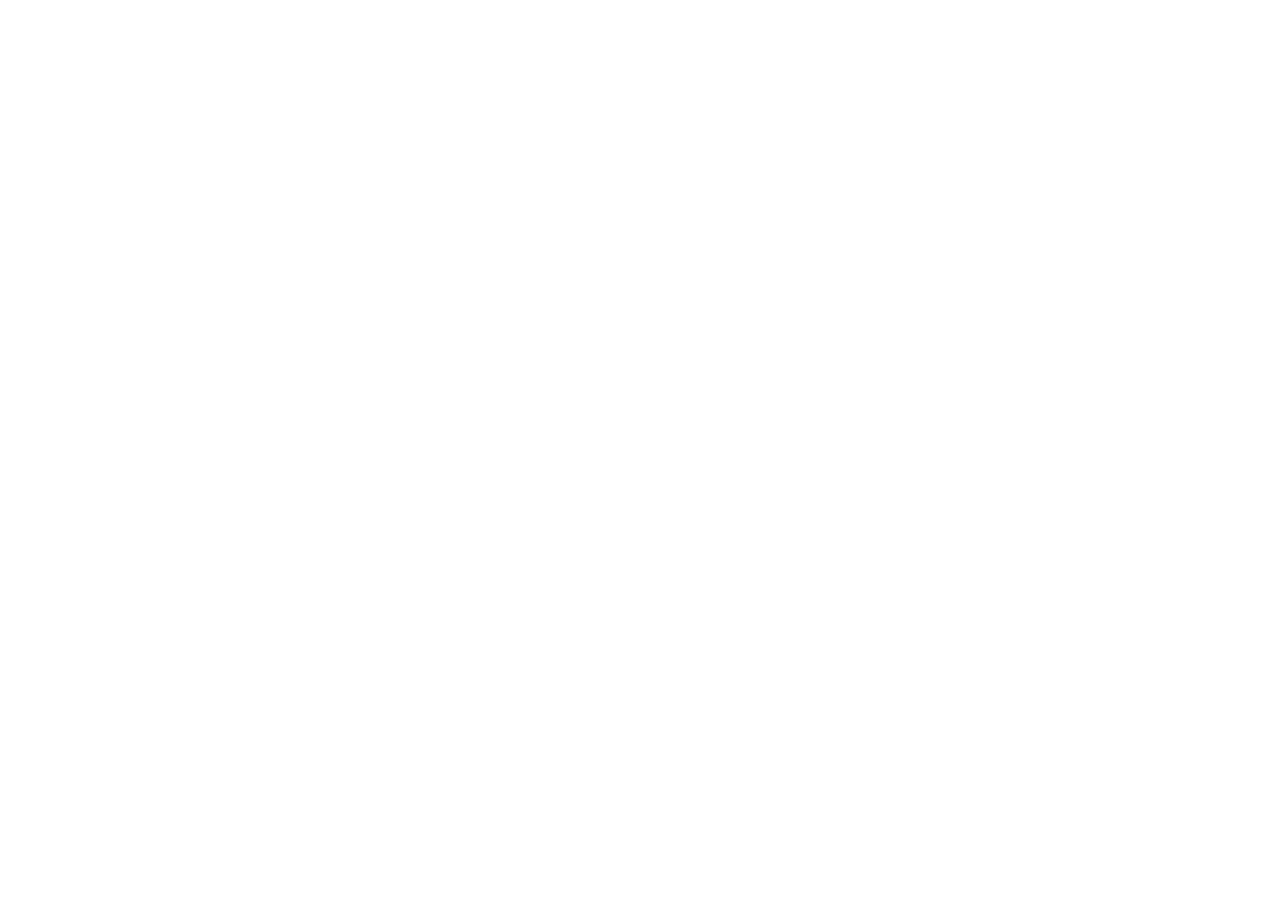
==== index.html @ 25d61103 "iniciando con git" ====
<!DOCTYPE html>
<html lang="es">
<head>
    <meta charset="UTF-8">
    <meta http-equiv="X-UA-Compatible" content="IE=edge">
    <meta name="viewport" content="width=device-width, initial-scale=1.0">
    <title>Curso JavaScript PreEntrega1 Angel Boorego</title>
</head>
<body>
    



    <script src="./asses/style/style.js"></script>
</body>
</html>
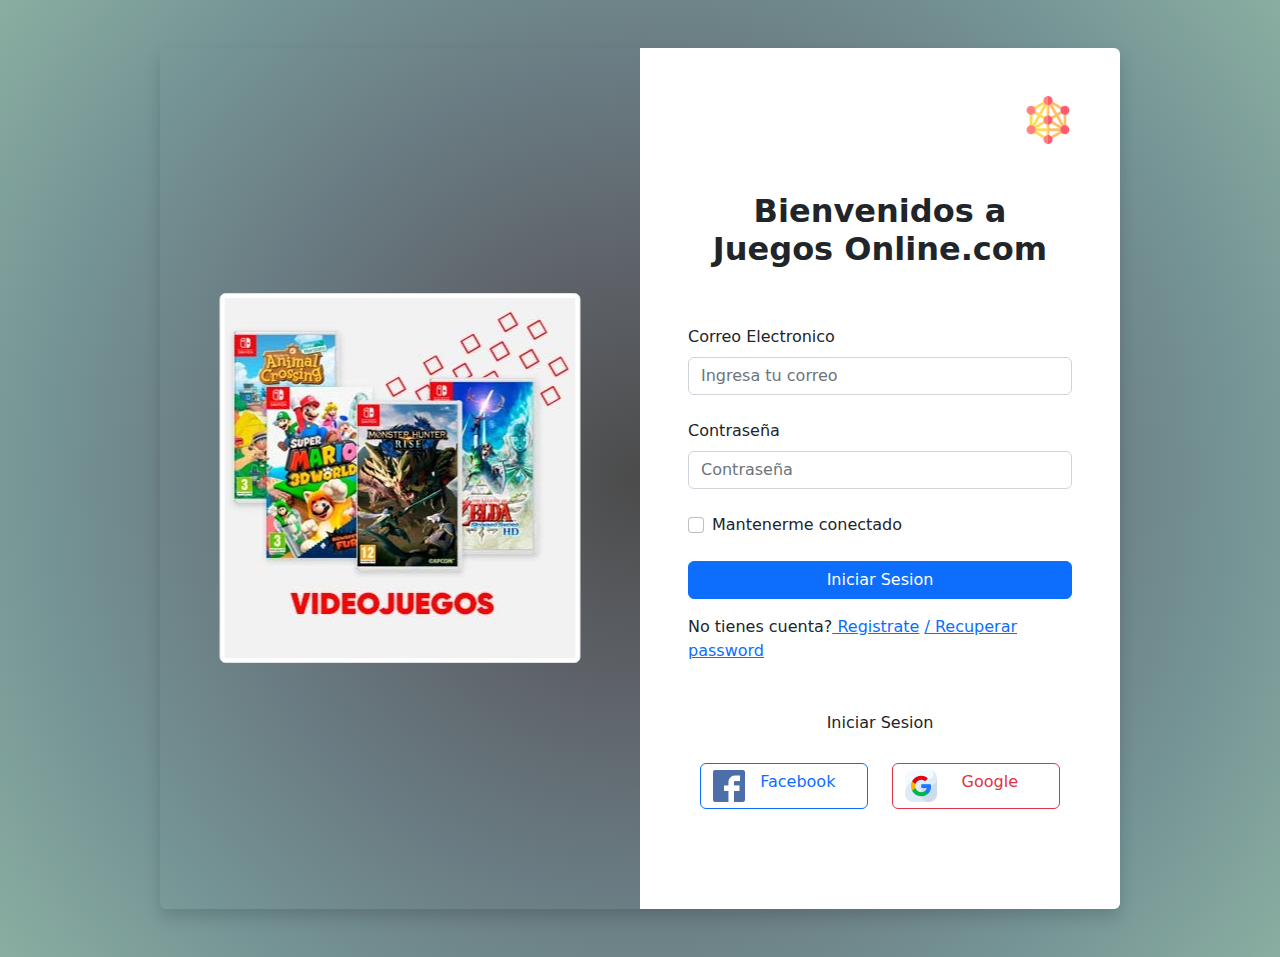
==== commit fe181043: "cambio en el index y js de las paginas" ====
--- a/index.html
+++ b/index.html
@@ -1,16 +1,124 @@
-<!DOCTYPE html>
-<html lang="es">
-<head>
-    <meta charset="UTF-8">
-    <meta http-equiv="X-UA-Compatible" content="IE=edge">
-    <meta name="viewport" content="width=device-width, initial-scale=1.0">
-    <title>Curso JavaScript PreEntrega1 Angel Boorego</title>
-</head>
-<body>
-    
-
-
-
-    <script src="./asses/style/style.js"></script>
-</body>
-</html>+<!DOCTYPE html>
+<html lang="es">
+  <head>
+    <meta charset="UTF-8" />
+    <meta http-equiv="X-UA-Compatible" content="IE=edge" />
+    <meta name="viewport" content="width=device-width, initial-scale=1.0" />
+    <link rel="stylesheet" href="./asess/style/style.css" />
+    <link rel="stylesheet" href="./asess/style/bootstrap.min.css" />
+    <title>Login con Bootraps</title>
+  </head>
+
+  <body>
+    <div class="container w-75 mt-5 mb-5 rounded shadow">
+      <div class="row align-items-stretch">
+        <div class="col d-none d-lg-block col-md-5 col-lg-5 col-xl-6 position-relative">
+            <img class="img-fluid img-thumbnail position-absolute top-50 start-50 translate-middle " src="./asess/image/imagen__videojuegos.jpg" alt="">
+
+        </div>
+        <div class="col bg-white p-5 rounded-end">
+          <div class="text-end">
+            <img
+              class="logo__login"
+              src="./asess/image/logo_login.png"
+              alt=""
+            />
+          </div>
+
+          <h2 class="fw-bold text-center py-5">Bienvenidos a Juegos Online.com</h2>
+
+          <!--   login  -->
+
+          <form action="#">
+            <div class="mb-4">
+              <label for="email" class="form-label">Correo Electronico</label>
+              <input
+                type="email"
+                class="form-control"
+                name="email"
+                placeholder="Ingresa tu correo"
+              />
+            </div>
+
+            <div class="mb-4">
+              <label for="password" class="form-label">Contraseña</label>
+              <input
+                type="password"
+                class="form-control"
+                name="password"
+                placeholder="Contraseña"
+              />
+            </div>
+
+            <div class="mb-4 form-check">
+              <input
+                type="checkbox"
+                name="connected"
+                class="form-check-input"
+                placeholder="#"
+              />
+              <label for="connected" class="form-check-label"
+                >Mantenerme conectado</label
+              >
+            </div>
+
+            <div class="d-grid">
+              <button type="submit" class="btn btn-primary">
+                Iniciar Sesion
+              </button>
+            </div>
+
+            <div class="my-3">
+              <span>No tienes cuenta?<a href="./asess/pages/registrarse.html">  Registrate</a></span>
+              <span><a href="#">  /  Recuperar password</a></span>
+            </div>
+          </form>
+
+          <!-- login con redes sociales -->
+
+          <div class="container w-100 my-5">
+            <div class="row text-center">
+              <div class="col-12">Iniciar Sesion</div>
+            </div>
+            <br />
+            <div class="row">
+                <div class="col">
+                    <button class="btn btn-outline-primary w-100 my-1">
+                        <div class="row align-item-center">
+                            <div class="col-2 d-none d-md-block">
+                                <img class="logo__facebook"
+                                src="./asess/image/logo_facebook.png"
+                                alt=""
+                                />
+                            </div>
+                            <div class="col-12 col-md-10 text-center">
+                                Facebook
+                            </div>
+                        </div>                  
+                    </button>
+                </div>
+                <div class="col">
+                <button class="btn btn-outline-danger w-100 my-1">
+                    <div class="row align-item-center">
+                        <div class="col-2 d-none d-md-block">
+                            <img class="logo__google"
+                            src="./asess/image/logo__google.png"
+                            alt=""
+                            />
+                        </div>
+                        <div class="col-12 col-md-10 text-center">
+                            Google
+                        </div>
+                    </div> 
+                
+                </button>
+              </div>
+            </div>
+          </div>
+        </div>
+      </div>
+    </div>
+
+    <script src="./asess/style/app.js"></script>
+  </body>
+</html>
--- a/asess/style/style.css
+++ b/asess/style/style.css
@@ -0,0 +1,34 @@
+*{
+    margin: 0;
+    padding: 0;
+}
+
+.logo__login{
+    width: 48px;
+}
+
+.logo__facebook{
+    width: 32px;
+}
+
+.logo__google{
+    width: 32px;
+}
+
+/* imagen portada */
+
+.img__portada{
+    width: max-content;
+    height: max-content;
+}
+
+body{
+    background: #2c73d2;
+    background-image: radial-gradient(circle, #4b4b4b, #5d6167, #697a81, #759495, #8aaea1);
+}
+
+.bodyRegistrarse{
+    padding-left: 25%;
+    padding-right: 25%;
+
+}